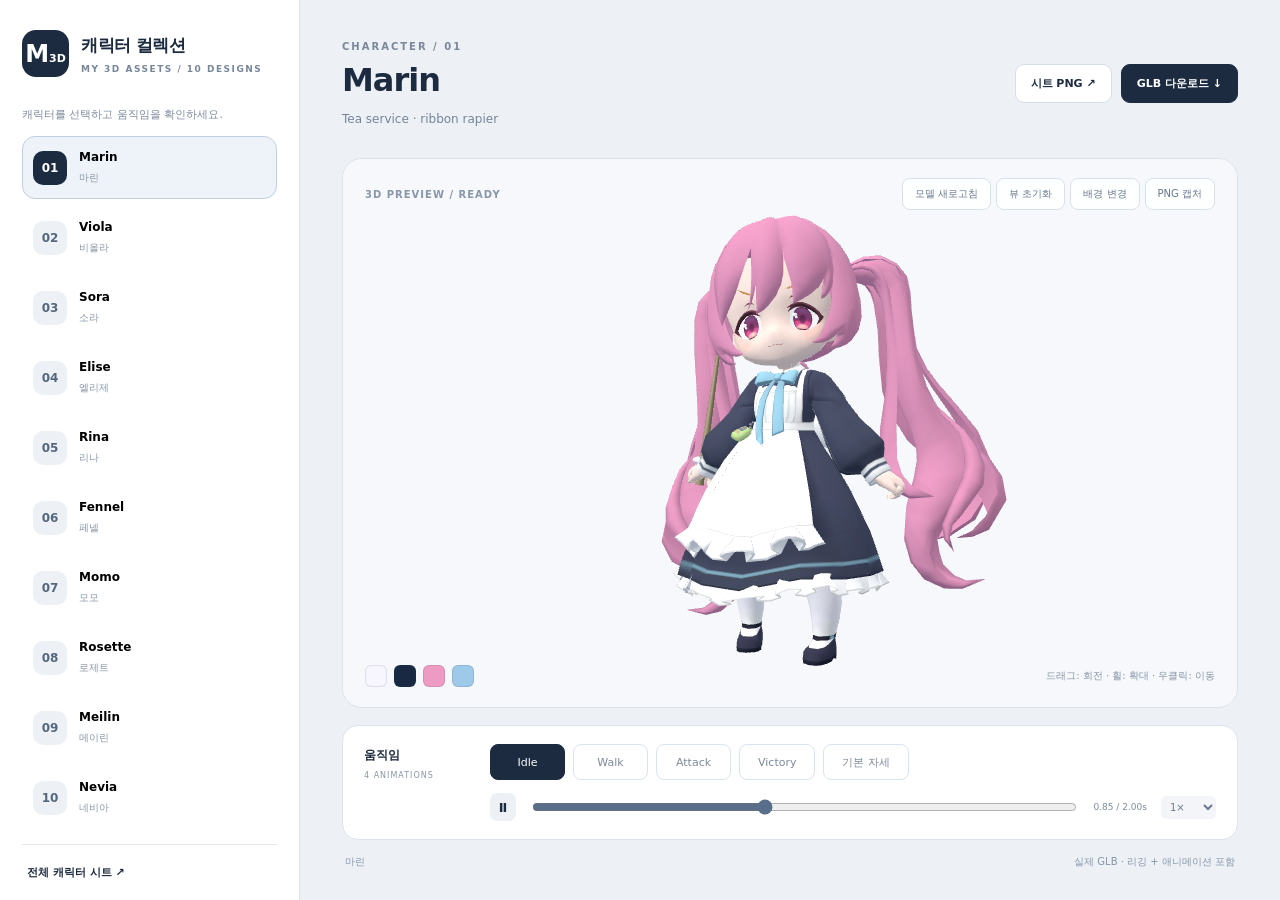
==== viewer/index.html @ 1e925d84 "최초 디자인" ====
<!doctype html>
<html lang="ko">
<head>
  <meta charset="utf-8">
  <meta name="viewport" content="width=device-width,initial-scale=1">
  <title>Character Collection · My 3D Assets</title>
  <link rel="stylesheet" href="style.css">
  <script type="importmap">{"imports":{"three":"./vendor/three.module.min.js","three/addons/":"./vendor/addons/"}}</script>
</head>
<body>
  <aside>
    <div class="brand"><span class="brand-mark">M<span>3D</span></span><div><strong>캐릭터 컬렉션</strong><small>MY 3D ASSETS / 10 DESIGNS</small></div></div>
    <p class="sidebar-caption">캐릭터를 선택하고 움직임을 확인하세요.</p>
    <nav id="characters" aria-label="캐릭터 목록"></nav>
    <a class="lineup-link" href="../previews/lineup.png" target="_blank">전체 캐릭터 시트 ↗</a>
  </aside>
  <main>
    <header>
      <div><p id="number">CHARACTER / 01</p><h1 id="name">캐릭터 불러오는 중</h1><p id="tagline"></p></div>
      <div class="actions"><a id="sheet" target="_blank">시트 PNG ↗</a><a id="download" download>GLB 다운로드 ↓</a></div>
    </header>
    <section class="stage" id="stage" aria-label="3D 캐릭터 미리보기">
      <canvas id="canvas"></canvas>
      <div class="stage-top"><span id="status">모델을 불러오는 중</span><div><button id="refresh">모델 새로고침</button><button id="reset">뷰 초기화</button><button id="background">배경 변경</button><button id="capture">PNG 캡처</button></div></div>
      <div class="stage-bottom"><div id="palette"></div><p>드래그: 회전 · 휠: 확대 · 우클릭: 이동</p></div>
    </section>
    <section class="motion-panel">
      <div class="motion-title"><strong>움직임</strong><span id="clip-info">4 ANIMATIONS</span></div>
      <div id="clips" role="group" aria-label="애니메이션 선택"></div>
      <div class="playback"><button id="play" aria-label="일시 정지">Ⅱ</button><input id="timeline" aria-label="애니메이션 시간" type="range" min="0" max="1" step="0.001" value="0"><span id="time">0.00 / 0.00s</span><select id="speed" aria-label="재생 속도"><option value="0.5">0.5×</option><option value="1" selected>1×</option><option value="1.5">1.5×</option></select></div>
    </section>
    <footer><span id="name-ko"></span><span>실제 GLB · 리깅 + 애니메이션 포함</span></footer>
  </main>
  <script type="module" src="app.js"></script>
</body>
</html>
---- viewer/style.css ----
:root{font-family:Inter,"Malgun Gothic",system-ui,sans-serif;color:#1c2b40;background:#edf1f6;--accent:#91b9e3;--ink:#1c2b40}
*{box-sizing:border-box}body{margin:0;display:grid;grid-template-columns:300px 1fr;min-height:100vh}button,a,select{font:inherit}button,a{transition:background .15s,color .15s,transform .15s}button{cursor:pointer}a{color:inherit;text-decoration:none}aside{padding:30px 22px 20px;background:#fff;border-right:1px solid #dce3ed;display:flex;flex-direction:column;min-height:100vh}.brand{display:flex;gap:12px;align-items:center}.brand-mark{display:flex;align-items:center;justify-content:center;width:47px;height:47px;color:white;background:#1c2b40;border-radius:14px;font-size:24px;font-weight:800}.brand-mark span{font-size:11px;align-self:flex-end;margin-bottom:12px}.brand strong{font-size:17px;letter-spacing:-.5px}.brand small{display:block;font-size:9px;font-weight:600;letter-spacing:1.5px;margin-top:7px;color:#78869a}.sidebar-caption{font-size:11px;color:#7d8a9c;margin:30px 0 14px}nav{display:grid;gap:7px}.character{display:flex;gap:12px;align-items:center;text-align:left;border:1px solid transparent;border-radius:13px;padding:11px 10px;background:transparent;min-height:63px}.character:hover{background:#f1f4f8}.character.active{border-color:#c0cfdf;background:#edf3f9}.character .badge{display:grid;place-items:center;font-weight:700;font-size:12px;flex-shrink:0;width:34px;height:34px;border-radius:10px;background:#edf1f6;color:#54677f}.character.active .badge{background:#1c2b40;color:#fff}.character strong{font-size:12px;display:block;line-height:1.3}.character small{font-size:10px;color:#8794a5;display:block;margin-top:5px}.lineup-link{font-size:11px;font-weight:600;border-top:1px solid #e4e9f0;padding:20px 5px 0;margin-top:auto}main{padding:34px 42px 15px;min-width:0}header{display:flex;gap:20px;justify-content:space-between;align-items:center;min-height:99px}header p#number{font-size:10px;font-weight:700;letter-spacing:2px;color:#7b8899;margin:0 0 9px}h1{font-size:32px;letter-spacing:-1px;margin:0;line-height:1.2}#tagline{font-size:12px;color:#75849a;margin:12px 0 0}.actions{display:flex;gap:9px;align-items:center;flex-shrink:0}.actions a{font-size:11px;font-weight:700;padding:11px 15px;background:#fff;border:1px solid #d4dde8;border-radius:9px}.actions a:last-child{color:white;background:#1c2b40;border-color:#1c2b40}.actions a:hover{transform:translateY(-2px)}.stage{position:relative;margin-top:25px;height:calc(100vh - 350px);min-height:420px;border:1px solid #dbe2ec;border-radius:20px;overflow:hidden;background:#f6f8fb}canvas{width:100%;height:100%;display:block}.stage-top,.stage-bottom{position:absolute;left:22px;right:22px;display:flex;justify-content:space-between;align-items:center;pointer-events:none}.stage-top{top:19px}.stage-bottom{bottom:20px}.stage-top>span{font-size:10px;font-weight:700;color:#8896a8;letter-spacing:1px}.stage-top button{font-size:10px;border:1px solid #d7e0ec;padding:8px 12px;margin-left:5px;border-radius:8px;background:rgba(255,255,255,.88);color:#66768d;pointer-events:auto}.stage-bottom p{font-size:10px;color:#8795a7;margin:0}#palette{display:flex;gap:7px}#palette span{width:22px;height:22px;display:block;border-radius:6px;border:1px solid rgba(50,60,75,.13)}.motion-panel{background:white;border:1px solid #dce3ed;border-radius:16px;padding:18px 21px;margin-top:17px;display:grid;grid-template-columns:108px 1fr;gap:13px 18px}.motion-title strong{font-size:12px}.motion-title span{display:block;font-size:8px;letter-spacing:1px;color:#8996a6;margin-top:7px}#clips{display:flex;gap:8px;flex-wrap:wrap}#clips button{font-size:11px;border:1px solid #dbe3ed;border-radius:8px;background:white;color:#7c8999;padding:8px 18px;min-width:75px}#clips button.active{color:#fff;background:#1c2b40;border-color:#1c2b40}.playback{grid-column:2;display:flex;gap:14px;align-items:center}.playback button{color:#1c2b40;font-size:13px;font-weight:700;border:0;background:#edf1f6;border-radius:7px;width:31px;height:28px}.playback input{width:100%;accent-color:#596f89;min-width:30px}.playback span{font-variant-numeric:tabular-nums;white-space:nowrap;font-size:9px;color:#7c8999}.playback select{border:0;color:#687a91;background:#f3f5f9;font-size:10px;border-radius:5px;padding:5px}footer{display:flex;justify-content:space-between;font-size:10px;color:#8795a8;padding:15px 3px 0}.error{color:#b14858!important}.stage.dark .stage-top>span,.stage.dark .stage-bottom p{color:#c2cbd8}
@media(min-width:1600px){body{grid-template-columns:340px 1fr}aside{padding:34px 29px}.character{min-height:68px}.character strong{font-size:14px}.character small{font-size:11px}main{padding-left:55px;padding-right:55px}h1{font-size:40px}.stage{min-height:530px}}
@media(max-width:1000px){body{grid-template-columns:230px 1fr}aside{padding:22px 15px}main{padding:24px}h1{font-size:25px}.actions{flex-direction:column;gap:5px}.actions a{padding:7px 12px}.stage{min-height:450px}.motion-panel{grid-template-columns:1fr}.playback{grid-column:1}.motion-title{display:none}}
@media(max-width:700px){body{display:block}aside{min-height:0;padding:18px}.brand{margin-bottom:10px}.sidebar-caption,.lineup-link{display:none}nav{display:flex;overflow-x:auto;gap:7px}.character{flex:0 0 135px;padding:8px;min-height:54px}.character .badge{width:25px;height:30px}.character strong{font-size:10px}.character small{display:none}main{padding:20px 14px}.stage{height:480px;min-height:0}.stage-top,.stage-bottom{left:12px;right:12px}.stage-top button{font-size:8px;padding:7px 8px}.stage-bottom p{font-size:8px}header{min-height:78px}#tagline{font-size:10px}.actions a{font-size:9px}h1{font-size:21px}#clips button{min-width:60px;padding:8px 12px}.motion-panel{padding:15px}.playback{gap:8px}}
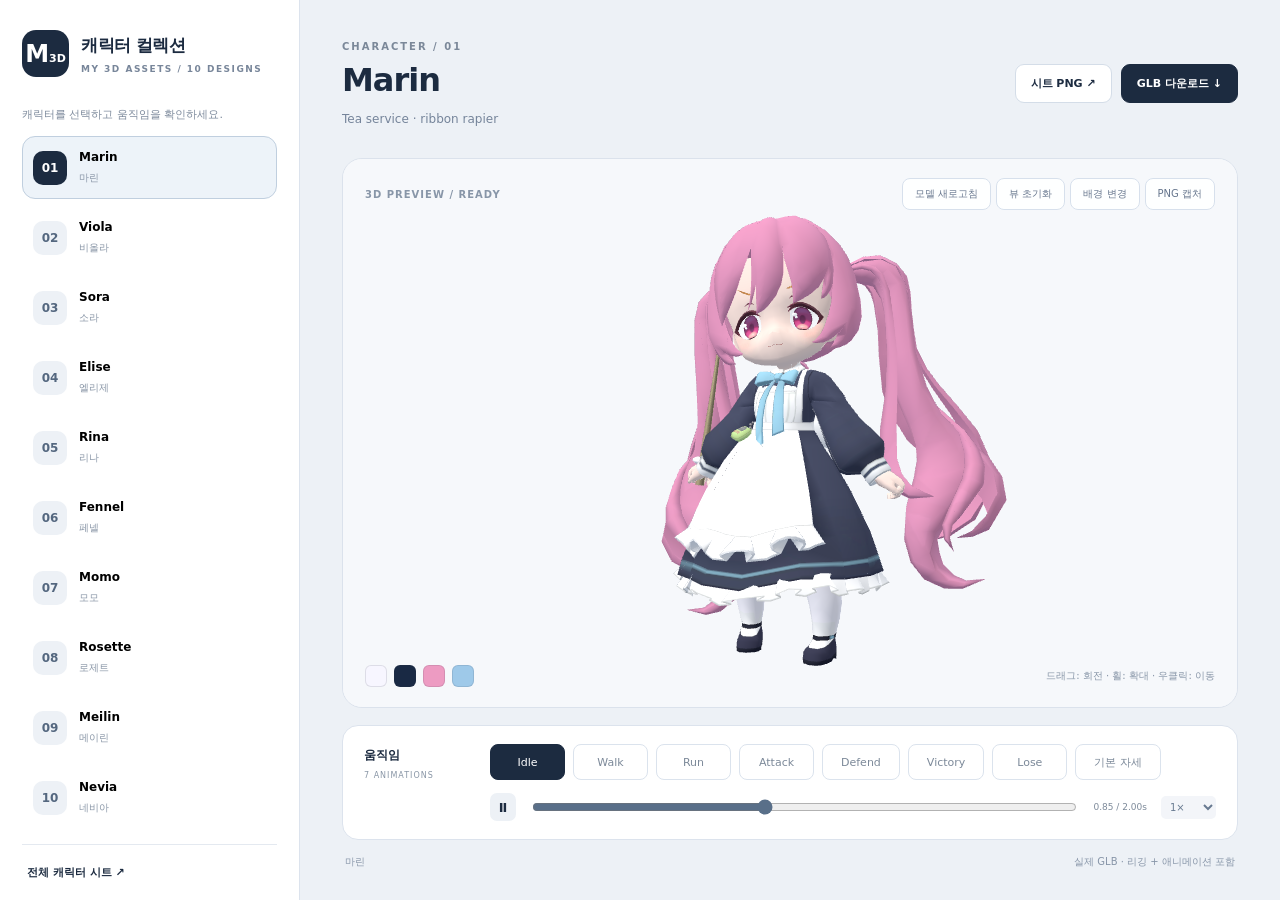
==== commit 7e816ea4: "모션 추가 모델링 수정" ====
--- a/viewer/index.html
+++ b/viewer/index.html
@@ -25,7 +25,7 @@
       <div class="stage-bottom"><div id="palette"></div><p>드래그: 회전 · 휠: 확대 · 우클릭: 이동</p></div>
     </section>
     <section class="motion-panel">
-      <div class="motion-title"><strong>움직임</strong><span id="clip-info">4 ANIMATIONS</span></div>
+      <div class="motion-title"><strong>움직임</strong><span id="clip-info">7 ANIMATIONS</span></div>
       <div id="clips" role="group" aria-label="애니메이션 선택"></div>
       <div class="playback"><button id="play" aria-label="일시 정지">Ⅱ</button><input id="timeline" aria-label="애니메이션 시간" type="range" min="0" max="1" step="0.001" value="0"><span id="time">0.00 / 0.00s</span><select id="speed" aria-label="재생 속도"><option value="0.5">0.5×</option><option value="1" selected>1×</option><option value="1.5">1.5×</option></select></div>
     </section>
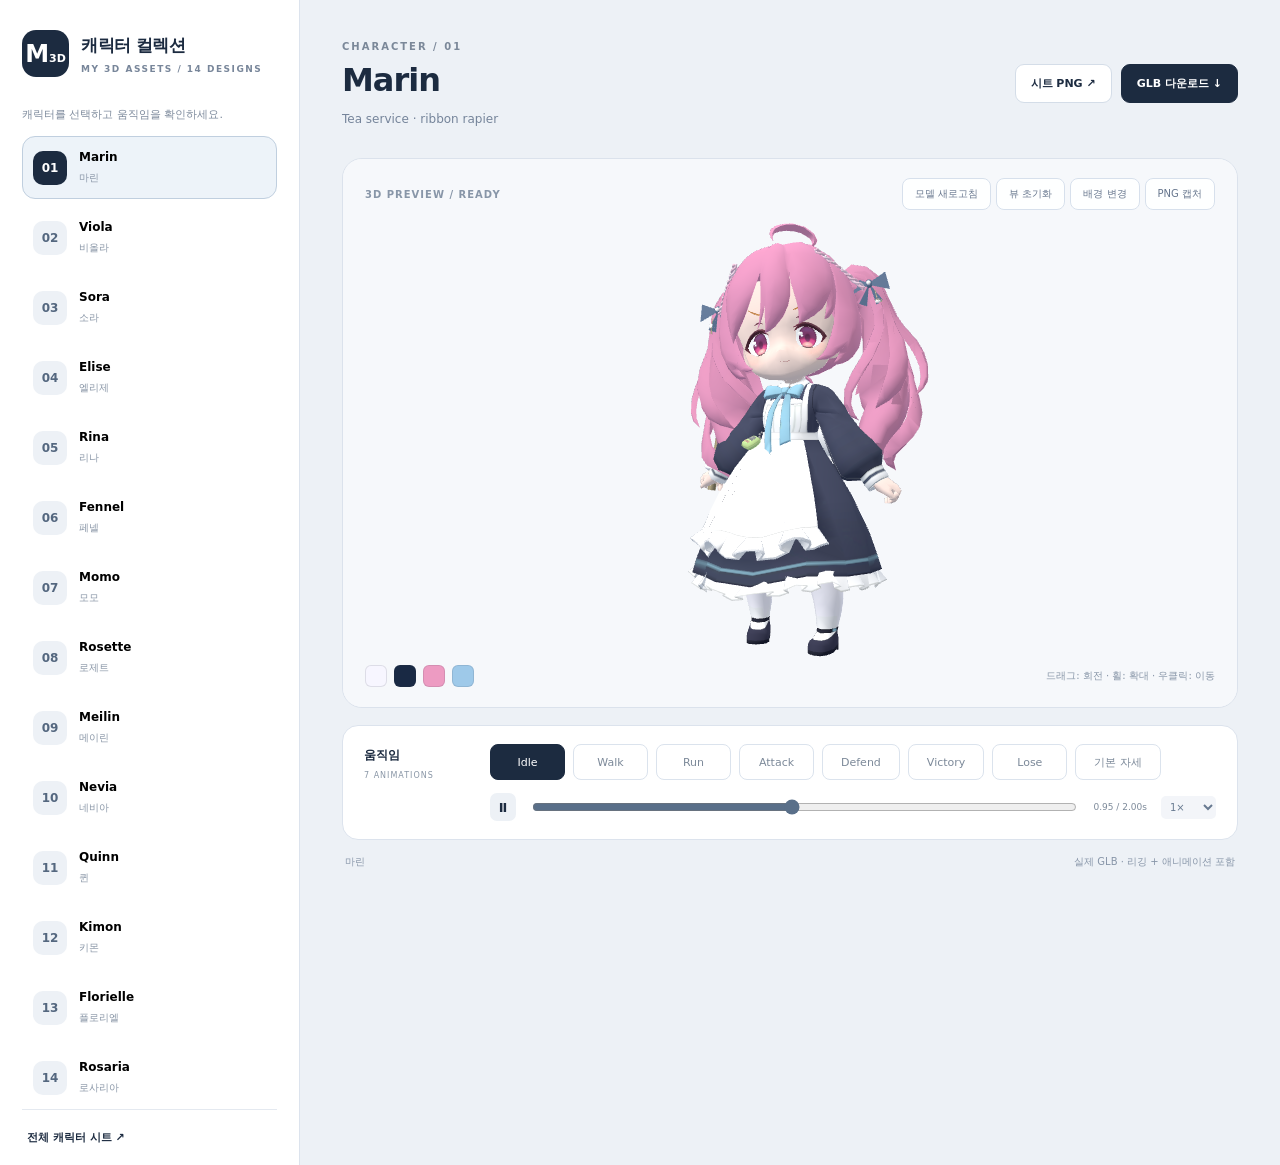
==== commit 41d311e3: "신캐 추가" ====
--- a/viewer/index.html
+++ b/viewer/index.html
@@ -9,7 +9,7 @@
 </head>
 <body>
   <aside>
-    <div class="brand"><span class="brand-mark">M<span>3D</span></span><div><strong>캐릭터 컬렉션</strong><small>MY 3D ASSETS / 10 DESIGNS</small></div></div>
+    <div class="brand"><span class="brand-mark">M<span>3D</span></span><div><strong>캐릭터 컬렉션</strong><small id="collection-count">MY 3D ASSETS</small></div></div>
     <p class="sidebar-caption">캐릭터를 선택하고 움직임을 확인하세요.</p>
     <nav id="characters" aria-label="캐릭터 목록"></nav>
     <a class="lineup-link" href="../previews/lineup.png" target="_blank">전체 캐릭터 시트 ↗</a>
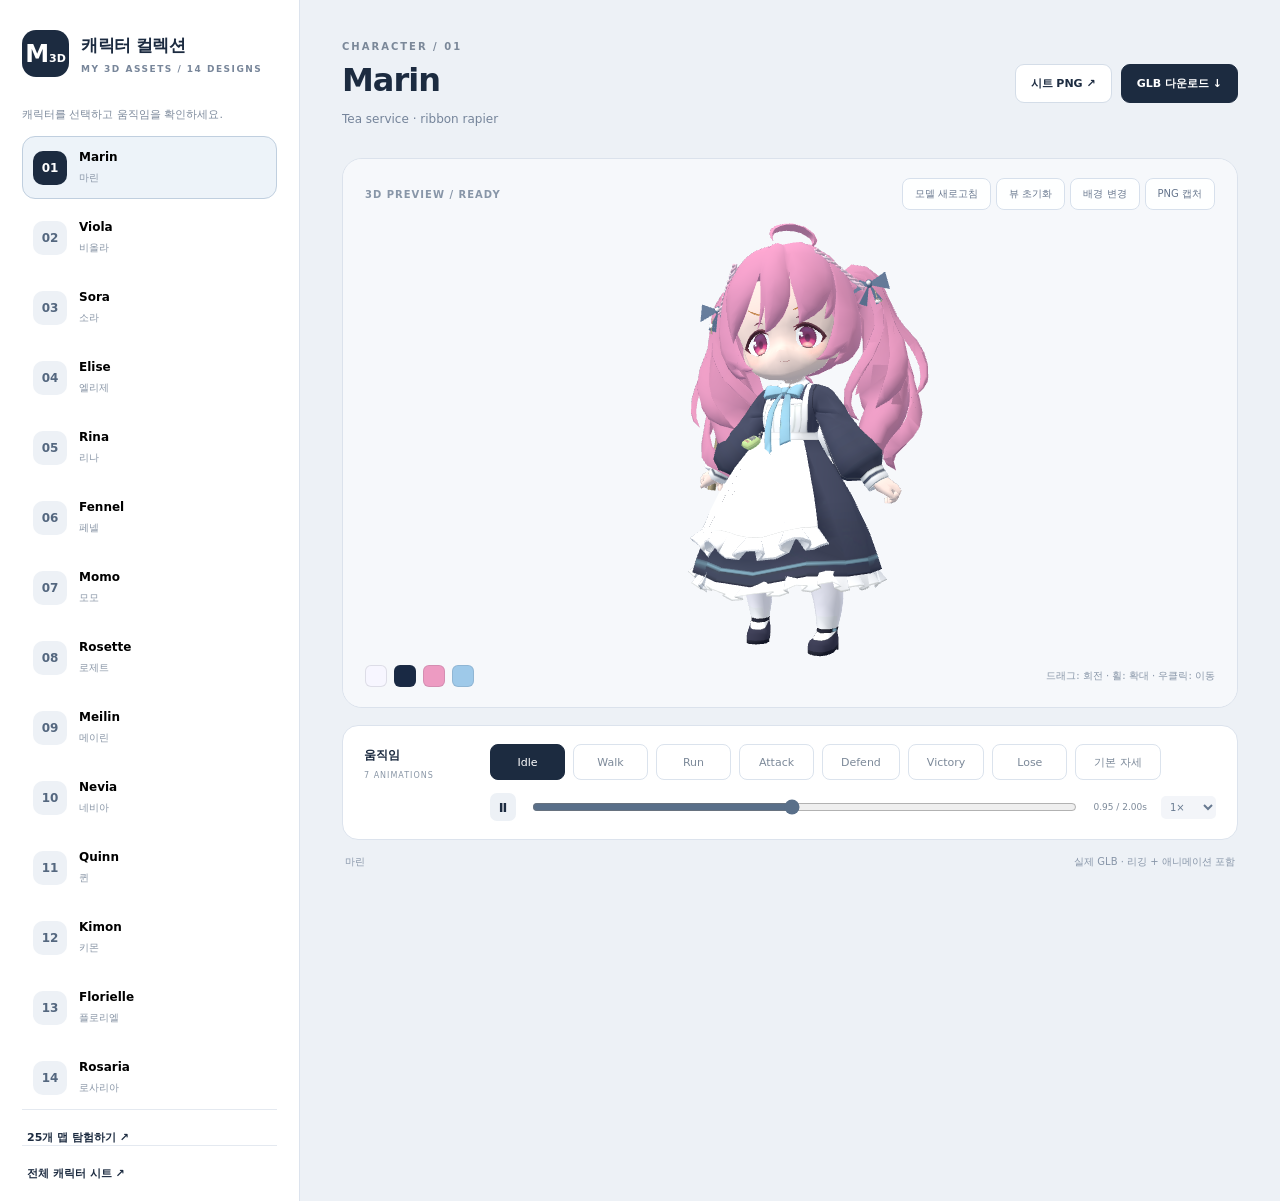
==== commit b81eceed: "맵뷰어 추가" ====
--- a/viewer/index.html
+++ b/viewer/index.html
@@ -12,6 +12,7 @@
     <div class="brand"><span class="brand-mark">M<span>3D</span></span><div><strong>캐릭터 컬렉션</strong><small id="collection-count">MY 3D ASSETS</small></div></div>
     <p class="sidebar-caption">캐릭터를 선택하고 움직임을 확인하세요.</p>
     <nav id="characters" aria-label="캐릭터 목록"></nav>
+    <a class="lineup-link" href="../map-viewer/">25개 맵 탐험하기 ↗</a>
     <a class="lineup-link" href="../previews/lineup.png" target="_blank">전체 캐릭터 시트 ↗</a>
   </aside>
   <main>
